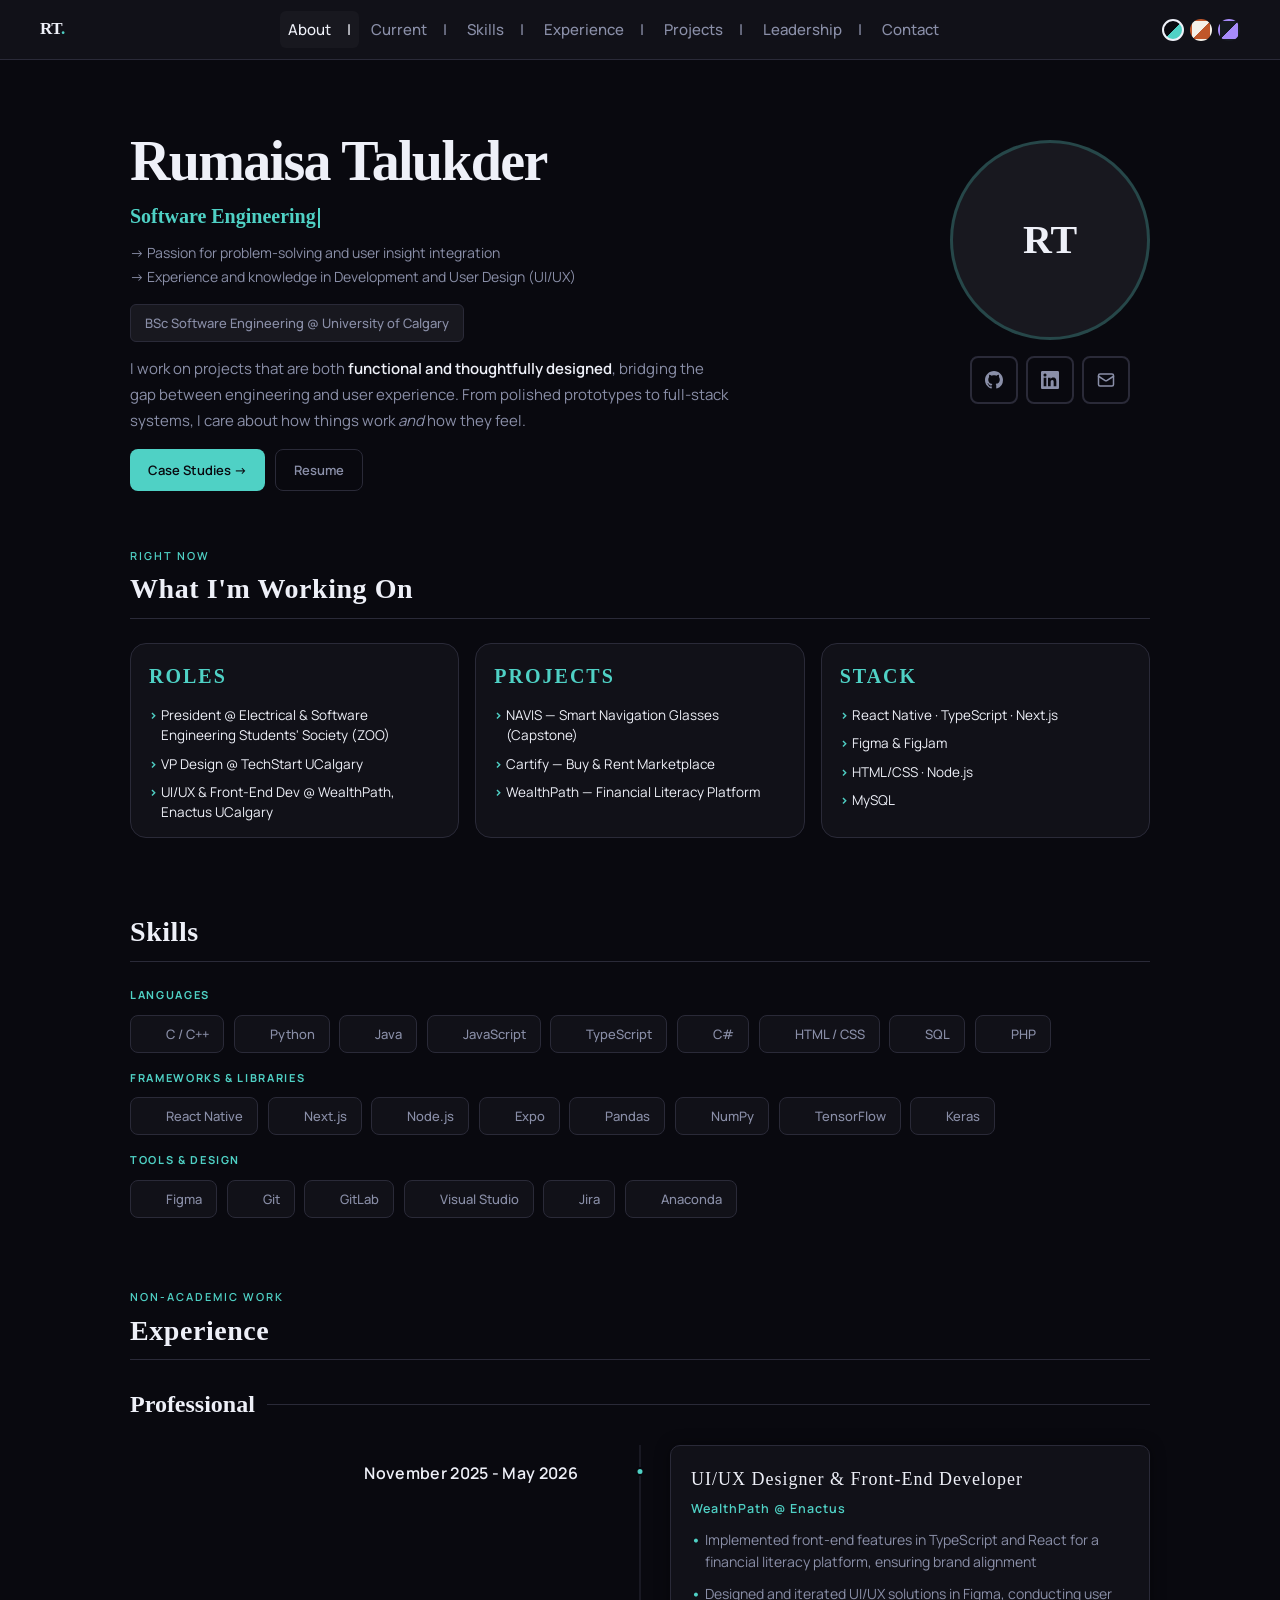
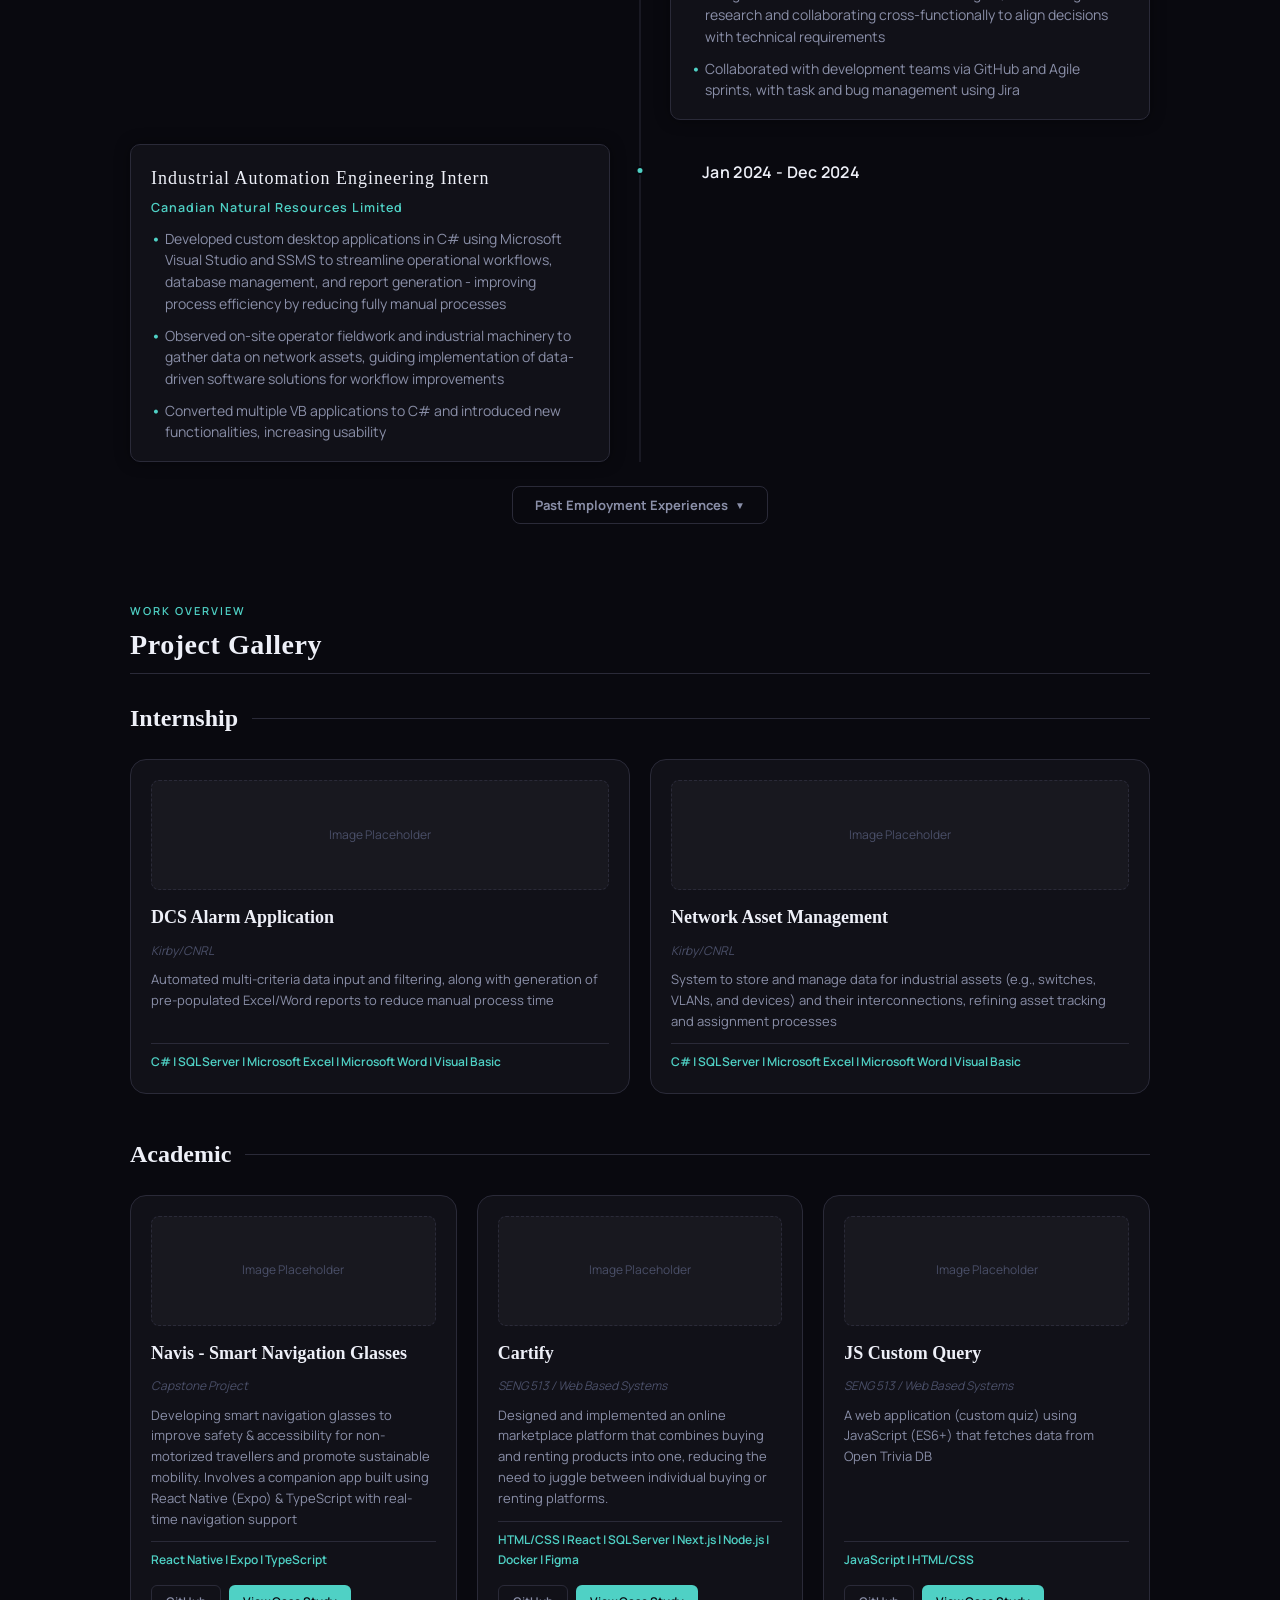
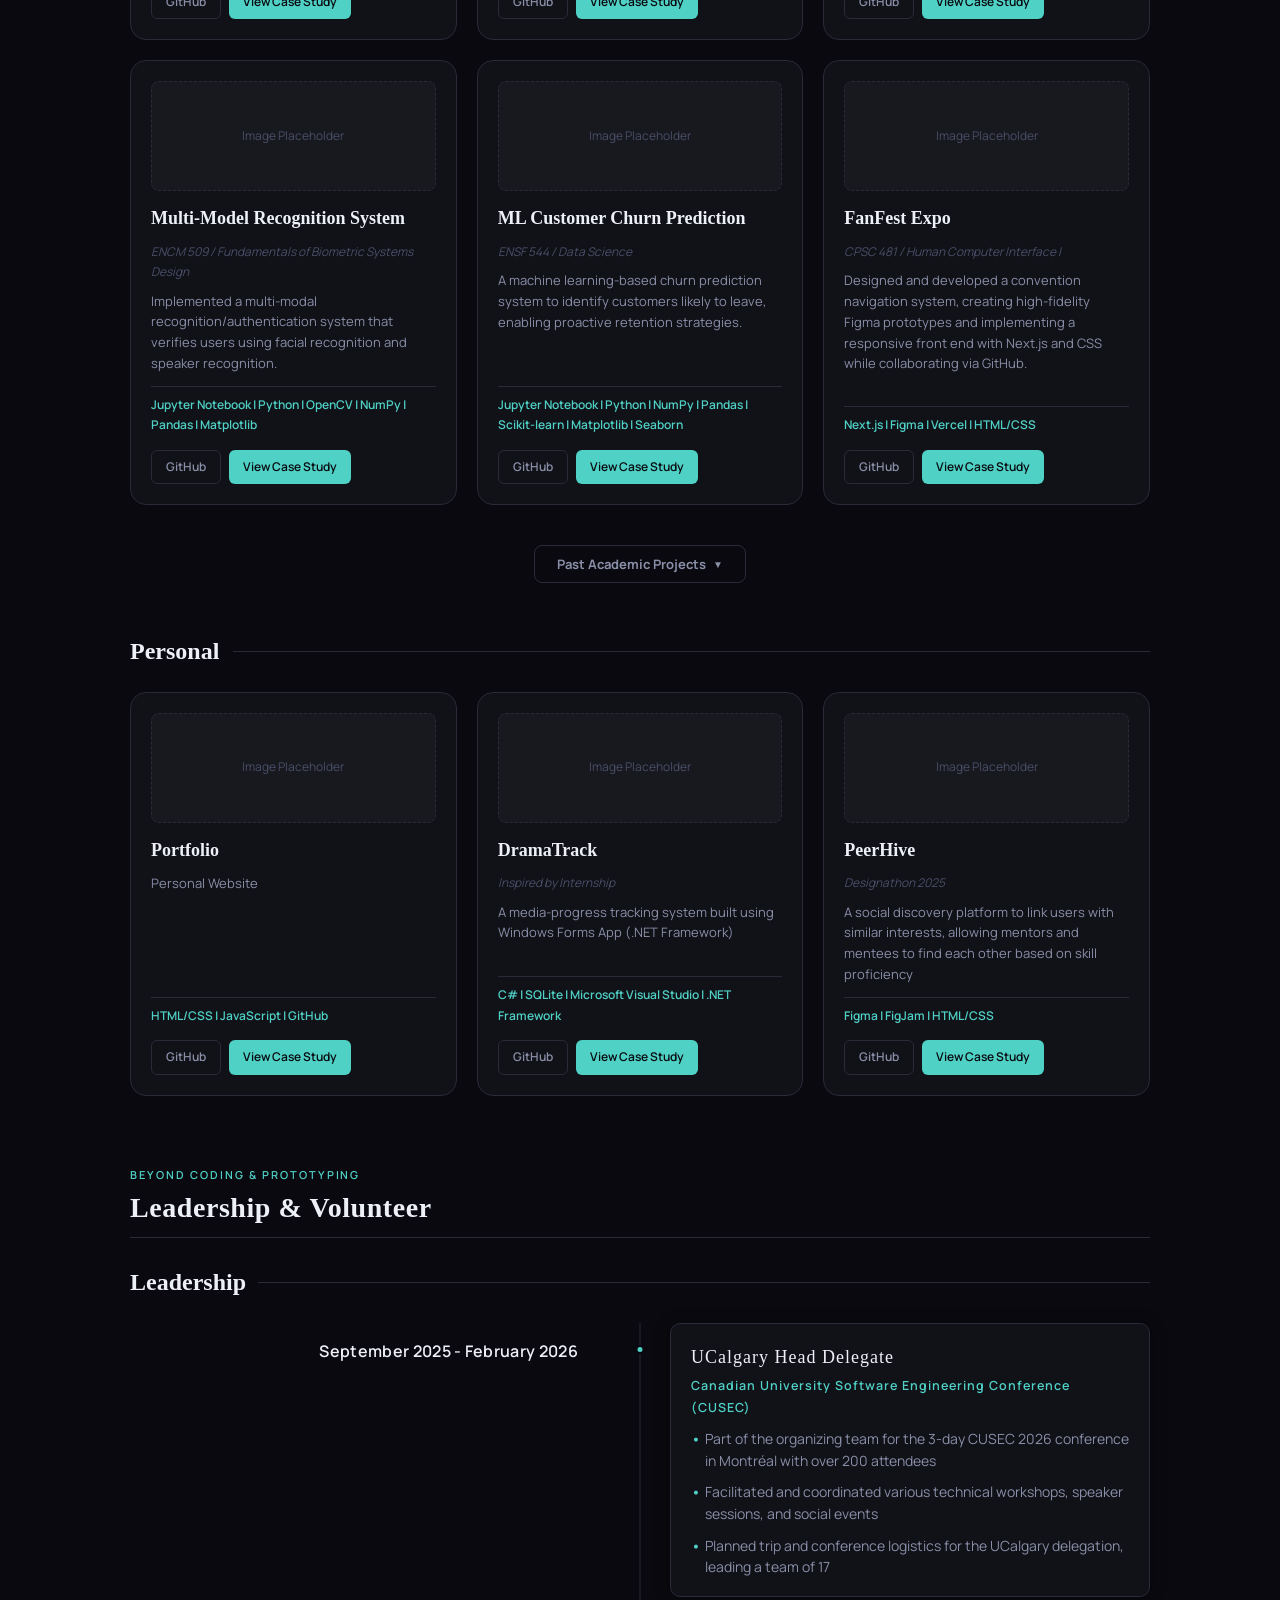
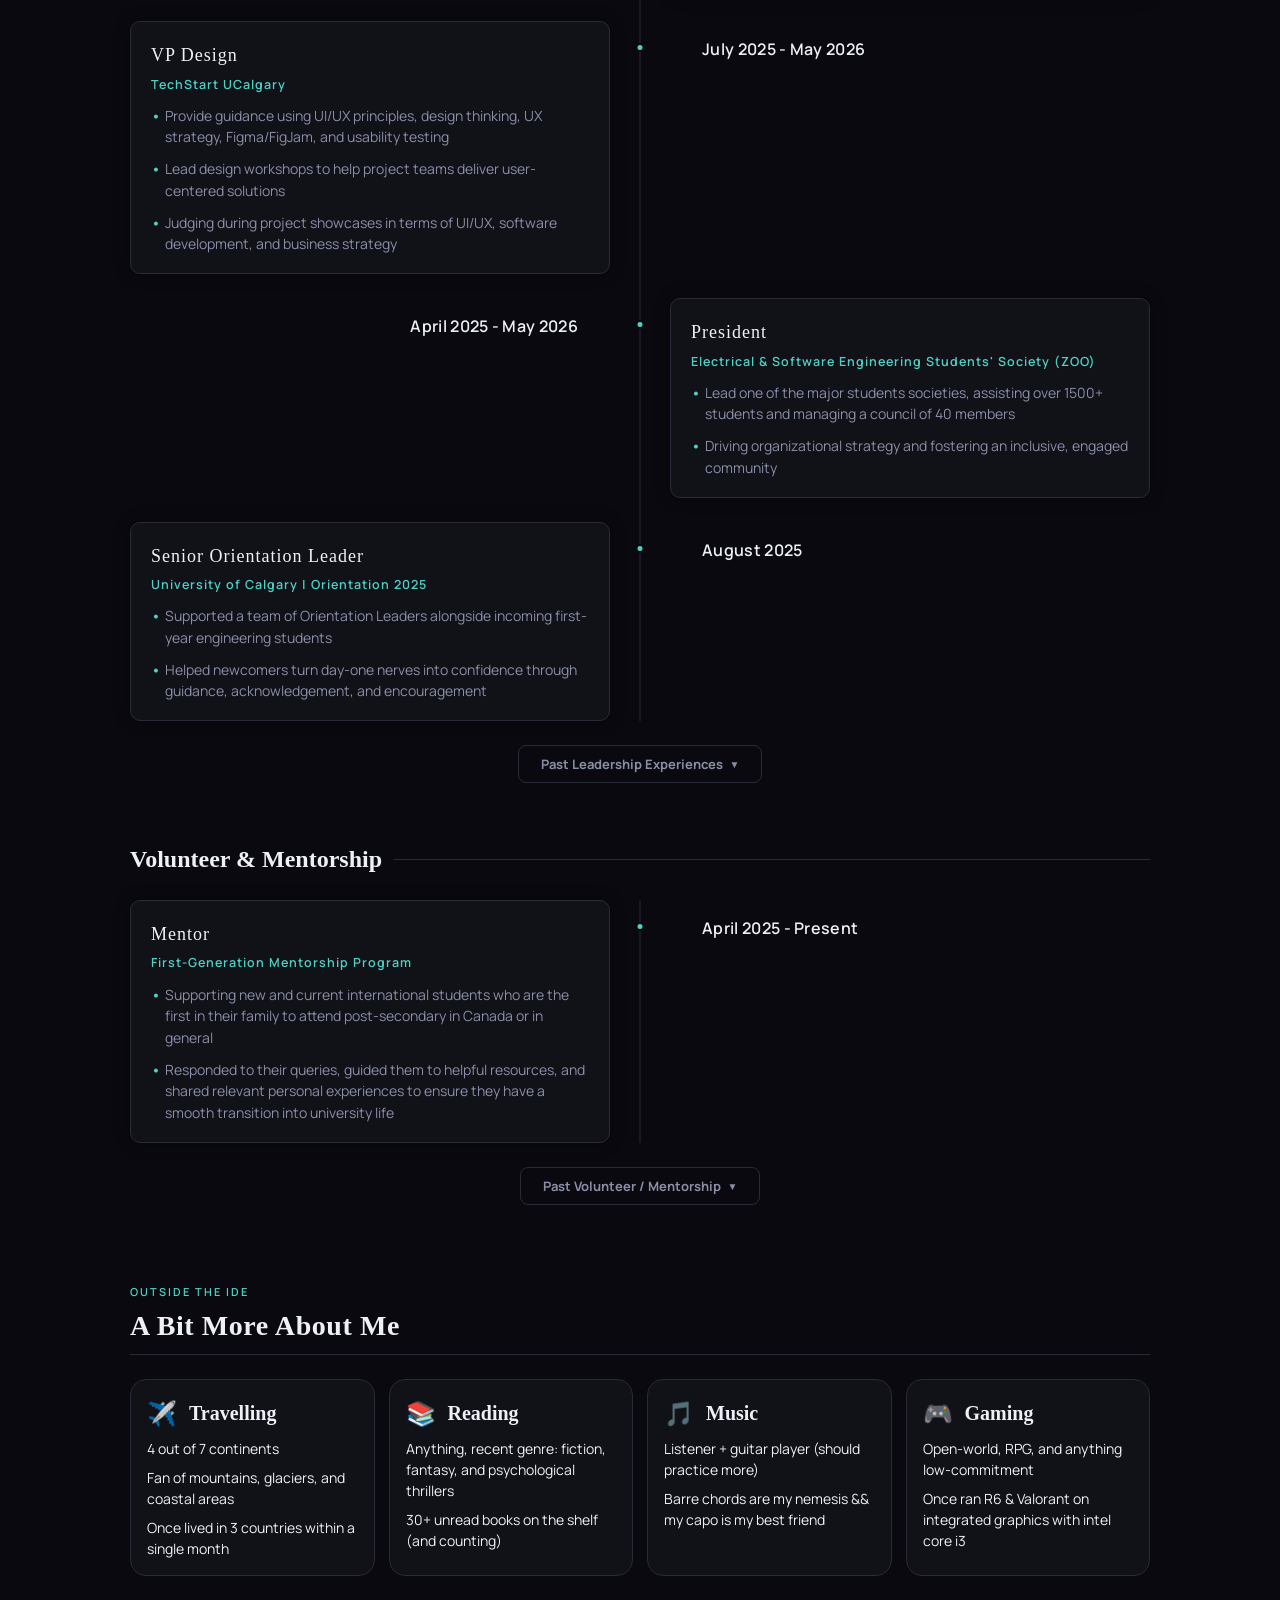
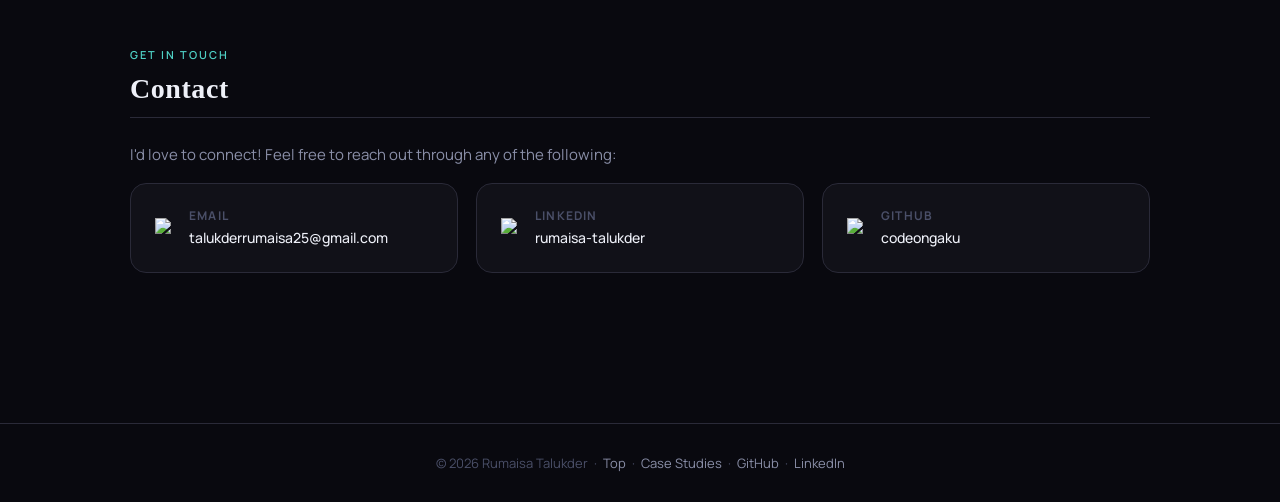
==== index.html @ e6b59cfb "Updated folder structure" ====
<!doctype html>
<html lang="en">

<head>
    <meta charset="UTF-8" />
    <meta name="viewport" content="width=device-width, initial-scale=1.0" />
    <title>Rumaisa Talukder — Software Engineer & UI/UX Designer</title>
    <meta name="description" content="Portfolio of Rumaisa Talukder — Software Engineering student at UCalgary with experience in frontend development, full-stack systems, and UI/UX design." />
    <link rel="preconnect" href="https://fonts.googleapis.com" />
    <link href="https://fonts.googleapis.com/css2?family=DM+Mono:ital,wght@0,300;0,400;0,500;1,300&family=Syne:wght@400;600;700;800&display=swap" rel="stylesheet">
    <link rel="stylesheet" href="public/themes.css" />
    <link rel="stylesheet" href="public/style.css" />
</head>

<body>
    <header class="site-header">
        <a href="#about" class="brand">RT<span>.</span></a>

        <nav class="main-nav">
            <a href="#about">About</a>
            <a href="#current">Current</a>
            <a href="#skills">Skills</a>
            <a href="#experience">Experience</a>
            <a href="#projects">Projects</a>
            <a href="#lead-volun">Leadership</a>
            <a href="#contact">Contact</a>
        </nav>

        <div class="header-right">
            <div class="theme-switcher" aria-label="Switch theme">
                <button class="theme-btn" data-theme="obsidian" title="Obsidian"></button>
                <button class="theme-btn" data-theme="canvas"   title="Canvas"></button>
                <button class="theme-btn" data-theme="slate"    title="Slate"></button>
            </div>
        </div>
    </header>

    <main>
        <!-- ABOUT SECTION -->
        <section id="about" class="about-hero">
            <div class="about-text">
                <h1>Rumaisa Talukder</h1>
                <div class="typing-wrapper"><span id="typing-text"></span></div>

                <p class="about-lines">
                    -> Passion for problem-solving and user insight integration <br>
                    -> Experience and knowledge in Development and User Design (UI/UX)
                </p>

                <div class="about-education">
                    BSc Software Engineering @ University of Calgary
                </div>

                <p class="about-bio">
                    I work on projects that are both <strong>functional and thoughtfully designed</strong>, bridging the gap between engineering and user experience.
                    From polished prototypes to full-stack systems, I care about how things work <em>and</em> how they feel.
                </p>

                <div class="about-links">
                    <a href="casestudy.html" class="about-link primary">Case Studies -></a>
                    <a href="path/to/resume.pdf" target="_blank" class="about-link ghost">Resume</a>
                    <!-- <a href="https://github.com/codeongaku" target="_blank" class="about-link ghost">GitHub</a>
                    <a href="https://linkedin.com/in/rumaisa-talukder" target="_blank" class="about-link ghost">LinkedIn</a>
                    <a href="mailto:talukderrumaisa25@gmail.com" class="about-link ghost">Email</a> -->
                </div>
            </div>

            <div class="about-right">
                <!-- <img src="photo.jpg" alt="Rumaisa Talukder" class="about-photo"> -->
                <div class="about-photo-placeholder">RT</div>
                <!-- <div class="about-links">
                    <a href="https://github.com/codeongaku" target="_blank" class="about-link ghost">GitHub</a>
                    <a href="https://linkedin.com/in/rumaisa-talukder" target="_blank" class="about-link ghost">LinkedIn</a>
                    <a href="mailto:talukderrumaisa25@gmail.com" class="about-link ghost">Email</a>
                </div> -->
                <div class="about-social">
                    <a href="https://github.com/codeongaku" target="_blank" class="about-social-link" aria-label="GitHub">
                        <svg xmlns="http://www.w3.org/2000/svg" width="18" height="18" viewBox="0 0 24 24" fill="currentColor">
                            <path d="M12 0C5.37 0 0 5.37 0 12c0 5.31 3.435 9.795 8.205 11.385.6.105.825-.255.825-.57 0-.285-.015-1.23-.015-2.235-3.015.555-3.795-.735-4.035-1.41-.135-.345-.72-1.41-1.23-1.695-.42-.225-1.02-.78-.015-.795.945-.015 1.62.87 1.845 1.23 1.08 1.815 2.805 1.305 3.495.99.105-.78.42-1.305.765-1.605-2.67-.3-5.46-1.335-5.46-5.925 0-1.305.465-2.385 1.23-3.225-.12-.3-.54-1.53.12-3.18 0 0 1.005-.315 3.3 1.23.96-.27 1.98-.405 3-.405s2.04.135 3 .405c2.295-1.56 3.3-1.23 3.3-1.23.66 1.65.24 2.88.12 3.18.765.84 1.23 1.905 1.23 3.225 0 4.605-2.805 5.625-5.475 5.925.435.375.81 1.095.81 2.22 0 1.605-.015 2.895-.015 3.3 0 .315.225.69.825.57A12.02 12.02 0 0 0 24 12c0-6.63-5.37-12-12-12z"/>
                        </svg>
                    </a>
                    <a href="https://linkedin.com/in/rumaisa-talukder" target="_blank" class="about-social-link" aria-label="LinkedIn">
                        <svg xmlns="http://www.w3.org/2000/svg" width="18" height="18" viewBox="0 0 24 24" fill="currentColor">
                            <path d="M20.447 20.452h-3.554v-5.569c0-1.328-.027-3.037-1.852-3.037-1.853 0-2.136 1.445-2.136 2.939v5.667H9.351V9h3.414v1.561h.046c.477-.9 1.637-1.85 3.37-1.85 3.601 0 4.267 2.37 4.267 5.455v6.286zM5.337 7.433a2.062 2.062 0 0 1-2.063-2.065 2.064 2.064 0 1 1 2.063 2.065zm1.782 13.019H3.555V9h3.564v11.452zM22.225 0H1.771C.792 0 0 .774 0 1.729v20.542C0 23.227.792 24 1.771 24h20.451C23.2 24 24 23.227 24 22.271V1.729C24 .774 23.2 0 22.222 0h.003z"/>
                        </svg>
                    </a>
                    <a href="mailto:talukderrumaisa25@gmail.com" class="about-social-link" aria-label="Email">
                        <svg xmlns="http://www.w3.org/2000/svg" width="18" height="18" viewBox="0 0 24 24" fill="none" stroke="currentColor" stroke-width="2" stroke-linecap="round" stroke-linejoin="round">
                            <rect width="20" height="16" x="2" y="4" rx="2"/>
                            <path d="m22 7-8.97 5.7a1.94 1.94 0 0 1-2.06 0L2 7"/>
                        </svg>
                    </a>
                </div>
            </div>
        </section>

        <!-- CURRENT SECTION -->
        <section id="current" class="section-wrap reveal">
            <p class="eyebrow">Right Now</p>
            <h2 class="section-heading">What I'm Working On</h2>
            <div class="section-divider"></div>

            <div class="current-grid">
                <div class="current-card">
                    <h3>Roles</h3>
                    <ul>
                        <li>President @ Electrical & Software Engineering Students' Society (ZOO)</li>
                        <li>VP Design @ TechStart UCalgary</li>
                        <li>UI/UX & Front-End Dev @ WealthPath, Enactus UCalgary</li>
                    </ul>
                </div>

                <div class="current-card">
                    <h3>Projects</h3>
                    <ul>
                        <li>NAVIS — Smart Navigation Glasses (Capstone)</li>
                        <li>Cartify — Buy & Rent Marketplace</li>
                        <li>WealthPath — Financial Literacy Platform</li>
                    </ul>
                </div>

                <div class="current-card">
                    <h3>Stack</h3>
                    <ul>
                        <li>React Native · TypeScript · Next.js</li>
                        <li>Figma & FigJam</li>
                        <li>HTML/CSS · Node.js</li>
                        <li>MySQL</li>
                    </ul>
                </div>
            </div>
        </section>

        <!-- SKILLS SECTION -->
        <section id="skills" class="section-wrap reveal">
            <h2 class="section-heading">Skills</h2>
            <div class="section-divider"></div>
            
            <div class="skills-grid">
                <!-- Java & VSCode logos not on simpleicons -->
                <div class="skill-category languages">
                    <span class="category-label">Languages</span>
                    <div class="skill-pills"></div>  <!-- populated by JS -->
                </div>
                <div class="skill-category frameworks">
                    <span class="category-label">Frameworks & Libraries</span>
                    <div class="skill-pills"></div>  <!-- populated by JS -->
                </div>
                <div class="skill-category tools">
                    <span class="category-label">Tools & Design</span>
                    <div class="skill-pills"></div>  <!-- populated by JS -->
                </div>
            </div>
        </section>
        
        <!-- EXPERIENCE SECTION -->
        <section id="experience" class="section-wrap">
            <p class="eyebrow">Non-Academic Work</p>
            <h2 class="section-heading">Experience</h2>
            <div class="section-divider"></div>

            <!-- Current professional entries — populated by JS -->
            <div class="timeline-section-title">Professional</div>
            <div class="timeline-container professional-timeline"></div>

            <div class="collapse-wrap">
                <button id="togglePastEmployment" class="collapse-btn">
                Past Employment Experiences <span class="collapse-arrow">▼</span>
                </button>
            </div>
            <div id="past-employment-content" class="collapsible-content">
                <div class="collapsed-inner">
                <!-- Past professional entries — populated by JS -->
                <div class="timeline-container past-professional-timeline"></div>
                </div>
            </div>
        </section>

        <!-- PROJECT SECTION -->
        <section id="projects" class="section-wrap">
            <p class="eyebrow">Work Overview</p>
            <h2 class="section-heading">Project Gallery</h2>
            <div class="section-divider"></div>

            <div class="project-category-header">
                <h3>Internship</h3>
                <div class="cat-line"></div>
            </div>
            <!-- populated by JS -->
            <div class="projects-grid internship-grid"></div>
 
            <div class="project-category-header right-aligned">
                <div class="cat-line"></div>
                <h3>Academic</h3>
            </div>
            <!-- populated by JS -->
            <div class="projects-grid academic-grid"></div>
 
            <div class="collapse-wrap">
                <button id="togglePastAcademic" class="collapse-btn">
                Past Academic Projects <span class="collapse-arrow">▼</span>
                </button>
            </div>
            <div id="past-academic-content" class="collapsible-content">
                <div class="collapsed-inner">
                    <!-- populated by JS -->
                    <div class="projects-grid past-academic-grid"></div>
                </div>
            </div>

            <div class="project-category-header" style="margin-top:40px">
                <h3>Personal</h3>
                <div class="cat-line"></div>
            </div>
            <!-- populated by JS -->
            <div class="projects-grid personal-grid"></div>
        </section>
    
        <!-- LEADERSHIP/VOLUNTEER SECTION -->
        <section id="lead-volun" class="section-wrap">
            <p class="eyebrow">Beyond Coding & Prototyping</p>
            <h2 class="section-heading">Leadership & Volunteer</h2>
            <div class="section-divider"></div>
    
            <div class="timeline-section-title">Leadership</div>
            <!-- populated by JS -->
            <div class="timeline-container leadership-timeline"></div>

            <div class="collapse-wrap">
                <button id="togglePastLeadership" class="collapse-btn">
                Past Leadership Experiences <span class="collapse-arrow">▼</span>
                </button>
            </div>
            <div id="past-leadership-content" class="collapsible-content">
                <div class="collapsed-inner">
                <!-- populated by JS -->
                <div class="timeline-container past-leadership-timeline"></div>
                </div>
            </div>

            <div class="timeline-section-title" style="margin-top:48px">Volunteer & Mentorship</div>
            <!-- populated by JS -->
            <div class="timeline-container volunteer-timeline"></div>

            <div class="collapse-wrap">
                <button id="togglePastVolunteer" class="collapse-btn">
                Past Volunteer / Mentorship <span class="collapse-arrow">▼</span>
                </button>
            </div>
            <div id="past-volunteer-content" class="collapsible-content">
                <div class="collapsed-inner">
                <!-- populated by JS -->
                <div class="timeline-container past-volunteer-timeline"></div>
                </div>
            </div>
        </section>

        <!-- FUN FACTS SECTION -->
        <section id="fun-facts" class="section-wrap reveal">
            <p class="eyebrow">Outside the IDE</p>
            <h2 class="section-heading">A Bit More About Me</h2>
            <div class="section-divider"></div>

            <div class="fun-facts-grid">
                <div class="fact-card">
                    <div class="fact-header">
                        <div class="fact-icon">✈️</div>
                        <h3>Travelling</h3>
                    </div>
                    <ul>
                        <li>4 out of 7 continents</li>
                        <li>Fan of mountains, glaciers, and coastal areas</li>
                        <li>Once lived in 3 countries within a single month</li>
                    </ul>
                </div>

                <div class="fact-card">
                    <div class="fact-header">
                        <div class="fact-icon">📚</div>
                        <h3>Reading</h3>
                    </div>
                    <ul>
                        <li>Anything, recent genre: fiction, fantasy, and psychological thrillers</li>
                        <li>30+ unread books on the shelf (and counting)</li>
                    </ul>
                </div>

                <div class="fact-card">
                    <div class="fact-header">
                        <div class="fact-icon">🎵</div>
                        <h3>Music</h3>
                    </div>
                    <ul>
                        <li>Listener + guitar player (should practice more)</li>
                        <li>Barre chords are my nemesis && my capo is my best friend</li>
                    </ul>
                </div>

                <div class="fact-card">
                    <div class="fact-header">
                        <div class="fact-icon">🎮</div>
                        <h3>Gaming</h3>
                    </div>
                    <ul>
                        <li>Open-world, RPG, and anything low-commitment</li>
                        <li>Once ran R6 & Valorant on integrated graphics with intel core i3</li>
                    </ul>
                </div>
            </div>
        </section>

        <!-- CONTACT SECTION -->
        <section id="contact" class="section-wrap reveal">
            <p class="eyebrow">Get In Touch</p>
            <h2 class="section-heading">Contact</h2>
            <div class="section-divider"></div>
            <p class="about-bio">
                I'd love to connect! Feel free to reach out through any of the
                following:
            </p>

            <div class="contact-grid">
                <a href="mailto:talukderrumaisa25@gmail.com" class="contact-card">
                <span class="contact-icon">
                    <img src="public/assets/email-icon.png" alt="Email Icon">
                </span>               
                <div class="contact-card-text">
                    <div class="contact-label">Email</div>
                    <div class="contact-value">talukderrumaisa25@gmail.com</div>
                </div>
                </a>

                <a href="https://linkedin.com/in/rumaisa-talukder" target="_blank" class="contact-card">
                <span class="contact-icon">
                    <img src="public/assets/linkedin-icon.png" alt="LinkedIn Icon">
                </span>     
                <div class="contact-card-text">
                    <div class="contact-label">LinkedIn</div>
                    <div class="contact-value">rumaisa-talukder</div>
                </div>
                </a>

                <a href="https://github.com/codeongaku" target="_blank" class="contact-card">
                <span class="contact-icon">
                    <img src="public/assets/github-icon.png" alt="GitHub Icon">
                </span>    
                <div class="contact-card-text">
                    <div class="contact-label">GitHub</div>
                    <div class="contact-value">codeongaku</div>
                </div>
                </a>
            </div>
        </section>

    </main>

    <footer class="site-footer">
        <p>© 2026 Rumaisa Talukder &nbsp;·&nbsp;
            <a href="#about">Top</a> &nbsp;·&nbsp;
            <a href="casestudy.html">Case Studies</a> &nbsp;·&nbsp;
            <a href="https://github.com/codeongaku" target="_blank">GitHub</a> &nbsp;·&nbsp;
            <a href="https://linkedin.com/in/rumaisa-talukder" target="_blank">LinkedIn</a>
        </p>
    </footer>

  <script src="src/script.js"></script>
</body>
</html>
---- public/themes.css ----
/* ============================================================
   DESIGN TOKENS — shared by index.html & casestudy.html
   Theme switching: body[data-theme="obsidian|canvas|slate"]
   ============================================================ */

/* Importing Fonts */
@import url('https://fonts.googleapis.com/css2?family=Syne:wght@400;600;700;800&family=Manrope:wght@300;400;500;600;700&display=swap');

/* BASE (Obsidian — default) */
:root {
  /* Surface */
  --bg:           #09090f;
  --surface:      #111118;
  --surface-2:    #18181f;
  --surface-3:    #21212c;
  --border:       #2a2a38;
  --border-soft:  rgba(255,255,255,0.06);

  /* Accent: electric teal */
  --accent:       #4fd1c5;
  --accent-dim:   rgba(79,209,197,0.12);
  --accent-mid:   rgba(79,209,197,0.25);
  --accent-warm:  #f6a55a;

  /* Text */
  --text:         #eef0f8;
  --text-muted:   #8a8fa8;
  --text-dim:     #4a4f68;

  /* Pill/tag */
  --tag-bg:       #1c1c28;

  /* Misc */
  --radius:       10px;
  --radius-lg:    16px;
  --shadow:       0 4px 24px rgba(0,0,0,0.5);
  --shadow-hover: 0 8px 32px rgba(0,0,0,0.65);

  /* Fonts */
  --font-display: 'Times New Roman', sans-serif;
  --font-body:    'Manrope', sans-serif;
  --font-mono:    'DM Mono', 'Fira Mono', monospace;
}

/* CANVAS theme */
[data-theme="canvas"] {
  --bg:           #fff1d3;
  --surface:      #ffe2b0;
  --surface-2:    #ffdab0;
  --surface-3:    #d8d1c5;
  --border:       #c8c0b0;
  --border-soft:  rgba(0,0,0,0.07);

  --accent:       #c0572a;
  --accent-dim:   rgba(192,87,42,0.10);
  --accent-mid:   rgba(192,87,42,0.22);
  --accent-warm:  #5a8a6e;

  --text:         #2f271a; 
  --text-muted:   #584c3c;
  --text-dim:     #585045;

  --tag-bg:       #ddd8ce;

  --shadow:       0 4px 24px rgba(0,0,0,0.12);
  --shadow-hover: 0 8px 32px rgba(0,0,0,0.18);
}

/* SLATE theme */
[data-theme="slate"] {
  --bg:           #030420;
  --surface:      #090B38;
  --surface-2:    #252d3a;
  --surface-3:    #2d3848;
  --border:       #374151;
  --border-soft:  rgba(255,255,255,0.06);

  --accent:       #9db0ff;
  --accent-dim:   rgba(167,139,250,0.12);
  --accent-mid:   rgba(167,139,250,0.25);
  --accent-warm:  #60a5fa;

  --text:         #eef6fe;
  --text-muted:   #e4e9ff;
  --text-dim:     #7476b7;

  --tag-bg:       #2b4878;

  --shadow:       0 4px 24px rgba(0,0,0,0.45);
  --shadow-hover: 0 8px 32px rgba(0,0,0,0.6);
}

/* RESET & BASE */
*, *::before, *::after {
  box-sizing: border-box;
  margin: 0;
  padding: 0;
}

html {
  scroll-behavior: smooth;
}

body {
  background: var(--bg);
  color: var(--text);
  font-family: var(--font-body);
  font-size: 15px;
  line-height: 1.7;
  min-height: 100vh;
  transition: background 0.35s ease, color 0.35s ease;
}

/* THEME SWITCHER WIDGET */
.theme-switcher {
  display: flex;
  align-items: center;
  gap: 6px;
}

.theme-btn {
  width: 22px;
  height: 22px;
  border-radius: 50%;
  border: 2px solid transparent;
  cursor: pointer;
  transition: border-color 0.2s, transform 0.2s;
  position: relative;
}

.theme-btn:hover {
  transform: scale(1.15);
}

.theme-btn.active {
  border-color: var(--text);
}

.theme-btn[data-theme="obsidian"] { background: linear-gradient(135deg, #09090f 50%, #4fd1c5 50%); }
.theme-btn[data-theme="canvas"]   { background: linear-gradient(135deg, #f5f0e8 50%, #c0572a 50%); }
.theme-btn[data-theme="slate"]    { background: linear-gradient(135deg, #161b22 50%, #a78bfa 50%); }

/* SHARED HEADER */
.site-header {
  background: var(--surface);
  border-bottom: 1px solid var(--border);
  padding: 0 40px;
  height: 60px;
  display: flex;
  align-items: center;
  justify-content: space-between;
  position: sticky;
  top: 0;
  z-index: 200;
  transition: background 0.35s ease, border-color 0.35s ease;
}

.site-header .brand {
  font-family: var(--font-display);
  font-weight: 800;
  font-size: 17px;
  color: var(--text);
  text-decoration: none;
  letter-spacing: -0.02em;
}

.site-header .brand span {
  color: var(--accent);
}

.header-right {
  display: flex;
  align-items: center;
  gap: 20px;
}

/* SHARED FOOTER */
.site-footer {
  border-top: 1px solid var(--border);
  padding: 28px 40px;
  text-align: center;
  color: var(--text-dim);
  font-size: 13px;
  font-family: var(--font-body);
}

.site-footer a {
  color: var(--text-muted);
  text-decoration: none;
  transition: color 0.2s;
}

.site-footer a:hover {
  color: var(--accent);
}

/* SHARED UTILITIES */
.eyebrow {
  font-family: var(--font-body);
  font-size: 11px;
  letter-spacing: 0.18em;
  text-transform: uppercase;
  color: var(--accent);
  font-weight: 600;
}

.accent-line {
  display: inline-block;
  width: 32px;
  height: 3px;
  background: var(--accent);
  border-radius: 2px;
  margin-bottom: 6px;
}

/* Scroll-reveal animation base */
.reveal {
  opacity: 0;
  transform: translateY(20px);
  transition: opacity 0.55s ease, transform 0.55s ease;
}
.reveal.visible {
  opacity: 1;
  transform: translateY(0);
}

/* SHARED SECTION LABEL */
.cs-section-label {
  font-size: 10px;
  letter-spacing: 0.2em;
  text-transform: uppercase;
  color: var(--accent);
  margin-bottom: 16px;
  display: flex;
  align-items: center;
  gap: 12px;
  font-weight: 700;
  font-family: var(--font-body);
}

.cs-section-label::after {
  content: '';
  flex: 1;
  height: 1px;
  background: var(--border);
}

@media (max-width: 600px) {
  .site-header {
    padding: 0 20px;
  }
  .site-footer {
    padding: 20px;
  }
}
---- public/style.css ----
/*
    style.css - for Main portfolio (index.html)
    imports from themes.css
*/

/* for box styles */
/* section {
    background: var(--secondary-bg);
    margin-bottom: 3rem;
    padding: 3rem;
    border-radius: 12px;
    box-shadow: 0 5px 20px rgba(0,0,0,0.4);
    scroll-margin-top: 80px;
} */

/* NAV */
.main-nav {
  display: flex;
  align-items: center;
  gap: 4px;
}

.main-nav a {
  color: var(--text-muted);
  text-decoration: none;
  font-size: 15px;
  font-weight: 500;
  padding: 6px 8px;
  border-radius: 6px;
  transition: color 0.2s, background 0.2s;
  font-family: var(--font-body);
}

/* separators between nav links */
.main-nav a:not(:last-child)::after {
    content: "|";
    color: var(--secondary-text);
    margin-left: 1rem;
}

.main-nav a:hover,
.main-nav a.active {
  color: var(--text);
  background: var(--surface-2);
}

/* Main Container */
main {
  max-width: 1100px;
  margin: 0 auto;
  padding: 0 40px 80px;
}

/* --- ABOUT ME SECTION --- */
.about-hero {
  padding: 72px 0 56px;
  display: grid;
  grid-template-columns: 1fr auto;
  gap: 48px;
  align-items: center;
}

.about-text h1 {
  font-family: var(--font-display);
  font-size: clamp(36px, 5vw, 56px);
  font-weight: 800;
  color: var(--text);
  line-height: 1.05;
  letter-spacing: -0.03em;
  margin-bottom: 8px;
}

.typing-wrapper {
  font-family: var(--font-display);
  font-size: clamp(16px, 2vw, 20px);
  font-weight: 600;
  color: var(--accent);
  margin-bottom: 8px;
  min-height: 1.5em;
}

.typing-cursor {
  display: inline-block;
  width: 2px;
  height: 1em;
  background: var(--accent);
  margin-left: 2px;
  vertical-align: middle;
  animation: blink 1s step-end infinite;
}

@keyframes blink {
  0%, 100% { opacity: 1; }
  50% { opacity: 0; }
}

.about-lines {
  color: var(--text-muted);
  font-size: 14px;
  line-height: 1.75;
  max-width: 600px;
  margin-bottom: 14px;
}

.about-bio {
  color: var(--text-muted);
  font-size: 15px;
  line-height: 1.75;
  max-width: 600px;
  margin-bottom: 14px;
}

.about-bio strong {
  color: var(--text);
  font-weight: 600;
}

.about-education {
  display: inline-flex;
  align-items: center;
  gap: 8px;
  font-size: 13px;
  color: var(--text-muted);
  background: var(--surface-2);
  border: 1px solid var(--border);
  border-radius: 6px;
  padding: 7px 14px;
  margin-bottom: 14px;
  font-weight: 500;
}

.about-links {
  display: flex;
  flex-wrap: wrap;
  gap: 10px;
}

.about-link {
  display: inline-flex;
  align-items: center;
  gap: 7px;
  text-decoration: none;
  font-size: 13px;
  font-weight: 600;
  padding: 9px 18px;
  border-radius: 8px;
  transition: all 0.2s;
  font-family: var(--font-body);
}

.about-link.primary {
  background: var(--accent);
  color: var(--bg);
}

.about-link.primary:hover {
  opacity: 0.88;
  transform: translateY(-1px);
}

.about-link.ghost {
  border: 1px solid var(--border);
  color: var(--text-muted);
  background: transparent;
}

.about-link.ghost:hover {
  border-color: var(--accent);
  color: var(--accent);
  transform: translateY(-1px);
}

.about-hero {
    display: flex;
    flex-direction: row;
    align-items: flex-start;
    gap: 3rem;
}

.about-text {
    flex: 1;
}

.about-right {
    display: flex;
    flex-direction: column;
    align-items: center;
    gap: 1rem;
    padding-top: 0.5rem;
    flex-shrink: 0;
}

.about-photo,
.about-photo-placeholder {
    width: 200px;
    height: 200px;
    border-radius: 50%;
    border: 3px solid var(--accent-mid);
    object-fit: cover;
}

.about-photo-placeholder {
    background: var(--surface-2);
    display: flex;
    align-items: center;
    justify-content: center;
    font-size: 2.5rem;
    font-weight: bold;
    color: var(--font-display);
    font-family: var(--font-display);
}

.about-social {
    display: flex;
    gap: 8px;
}

.about-social-link {
    display: flex;
    align-items: center;
    justify-content: center;
    width: 48px;
    height: 48px;
    border-radius: 8px;
    border: 2px solid var(--border);
    color: var(--text-muted);
    text-decoration: none;
    transition: all 0.2s;
}

.about-social-link:hover {
    border-color: var(--accent);
    color: var(--accent);
    transform: translateY(-1px);
}

/* SECTION WRAPPER */
.section-wrap {
  margin-bottom: 70px;
}

.section-heading {
  font-family: var(--font-display);
  font-size: clamp(22px, 3vw, 28px);
  font-weight: 800;
  color: var(--text);
  letter-spacing: 0.02em;
  margin-bottom: 5px;
}

.section-subheading {
  color: var(--text-muted);
  font-size: 14px;
  margin-bottom: 32px;
}

.section-divider {
  width: 100%;
  height: 1px;
  background: var(--border);
  margin-bottom: 24px;
}

/* CURRENT SECTION (Roles, Projects, Skills) */
.current-grid {
    display: grid;
    grid-template-columns: repeat(3, 1fr); 
    gap: 16px;
}

.current-card {
    background: var(--surface);
    border: 1px solid var(--border);
    border-radius: var(--radius-lg);
    padding: 15px 18px;
    transition: border-color 0.2s, transform 0.2s;
}

.current-card:hover {
  border-color: var(--accent-mid);
  transform: translateY(-2px);
}

.current-card h3 {
  font-family: var(--font-display);
  font-size: 20px;
  font-weight: 800;
  color: var(--accent);
  text-transform: uppercase;
  letter-spacing: 0.1em;
  margin-bottom: 12px;
}

.current-card ul {
  list-style: none;
  display: flex;
  flex-direction: column;
  gap: 8px;
}

.current-card li {
  font-size: 13.5px;
  padding-left: 12px;
  position: relative;
  line-height: 1.5;
}

.current-card li::before {
  content: '>';
  position: absolute;
  left: 0;
  color: var(--accent);
  font-weight: 700;
}

/* SKILLS SECTION */

.skills-grid {
  display: flex;
  flex-direction: column;
  gap: 1rem;
}

.skill-category {
  display: flex;
  flex-direction: column;
  gap: 10px;
}

.category-label {
  font-size: 11px;
  letter-spacing: 0.15em;
  text-transform: uppercase;
  color: var(--accent);
  font-weight: 700;
  font-family: var(--font-body);
}

.skill-pills {
  display: flex;
  flex-wrap: wrap;
  gap: 0.6rem;
}

.skill-pill {
  display: inline-flex;
  align-items: center;
  gap: 7px;
  padding: 7px 14px;
  border-radius: 8px;
  border: 1px solid var(--border);
  background: var(--surface);
  color: var(--text-muted);
  font-size: 13px;
  font-weight: 500;
  cursor: default;
  transition: border-color 0.2s, color 0.2s, background 0.2s, transform 0.2s;
  font-family: var(--font-body);
}

.skill-pill:hover {
  border-color: var(--accent-mid);
  color: var(--text);
  background: var(--surface-2);
  transform: translateY(-2px);
}

.skill-icon {
  width: 14px;
  height: 14px;
  object-fit: contain;
  flex-shrink: 0;
}

/* EXPERIENCE SECTION: Timeline Styling */
.timeline-section-title {
  font-family: var(--font-display);
  font-size: 1.5rem;
  font-weight: 700;
  color: var(--text);
  margin-bottom: 20px;
  display: flex;
  align-items: center;
  gap: 12px;
}

.timeline-section-title::after {
  content: '';
  flex: 1;
  height: 1px;
  background: var(--border);
}

.timeline-container {
  position: relative;
  margin-bottom: 8px;
}

.timeline-container::before {
  content: '';
  position: absolute;
  left: 50%;
  top: 0;
  bottom: 0;
  width: 1px;
  background: var(--border);
  transform: translateX(-50%);
}

.timeline-entry {
  display: grid;
  grid-template-columns: 1fr 60px 1fr;
  gap: 0;
  margin-bottom: 24px;
  position: relative;
}

/* visual timeline effect */
.timeline-entry::before {
  content: '';
  position: absolute;
  left: 50%;
  top: 22px;
  width: 9px;
  height: 9px;
  border-radius: 50%;
  background: var(--accent);
  border: 2px solid var(--bg);
  transform: translateX(-50%);
  z-index: 2;
}

.entry-date {
  font-size: 16px;
  color: var(--text);
  font-weight: 600;
  display: flex;
  align-items: flex-start;
  padding-top: 15px;
  font-family: var(--font-body);
  letter-spacing: 0.02em;
}

.left-date {
  justify-content: flex-end;
  text-align: right;
  padding-right: 32px;
}

.right-date {
  justify-content: flex-start;
  text-align: left;
  padding-left: 32px;
}

.entry-spacer {
  /* middle column — just the line passes through */
}

.entry-content {
  background: var(--surface);
  border: 1px solid var(--border);
  border-radius: var(--radius);
  padding: 18px 20px;
  box-shadow: 0 0 15px rgba(0,0,0,0.4);
  transition: border-color 0.2s, transform 0.2s, box-shadow 0.2s;
}

.entry-content:hover {
  border-color: var(--accent-mid);
  transform: translateY(-2px);
  box-shadow: var(--shadow);
}

.entry-content h4 {
  font-family: var(--font-display);
  font-size: 18px;
  font-weight: 500;
  color: var(--text);
  margin-bottom: 3px;
  letter-spacing: 1px;
}

.entry-content .company {
  font-size: 12.5px;
  color: var(--accent);
  font-weight: 600;
  margin-bottom: 10px;
  font-style: normal;
  letter-spacing: 1px;
}

.entry-content ul {
  list-style: none;
  display: flex;
  flex-direction: column;
  gap: 10px;
}

.entry-content li {
  font-size: 14px;
  color: var(--text-muted);
  padding-left: 14px;
  position: relative;
  line-height: 1.55;
}

.entry-content li::before {
  content: '•';
  position: absolute;
  left: 0px;
  color: var(--accent);
  font-weight: 700;
}

/* Reversed: content on left, date on right */
.timeline-entry.reversed .entry-content {
  grid-column: 1;
  grid-row: 1;
}

.timeline-entry.reversed .entry-date {
  grid-column: 3;
  grid-row: 1;
}

/* COLLAPSE BUTTON */
.collapse-wrap {
  text-align: center;
  margin: 12px 0 8px;
}

.collapse-btn {
  background: transparent;
  border: 1px solid var(--border);
  color: var(--text-muted);
  padding: 9px 22px;
  font-size: 13px;
  font-weight: 700;
  border-radius: 8px;
  cursor: pointer;
  transition: all 0.2s;
  font-family: var(--font-body);
  display: inline-flex;
  align-items: center;
  gap: 7px;
}

.collapse-btn:hover {
  border-color: var(--accent);
  color: var(--accent);
}

.collapse-btn .collapse-arrow {
  display: inline-block;
  transition: transform 0.25s;
  font-size: 10px;
}

.collapse-btn.open .collapse-arrow {
  transform: rotate(180deg);
}

.collapsible-content {
  overflow: hidden;
  max-height: 0;
  transition: max-height 0.5s ease;
}

.collapsible-content.active {
  max-height: 4000px;
}

.collapsed-inner {
  padding-top: 24px;
}

/* PROJECTS SECTION */
.project-category-header {
  display: flex;
  align-items: center;
  gap: 14px;
  margin-bottom: 20px;
}

.project-category-header h3 {
  font-family: var(--font-display);
  font-size: 1.5rem;
  font-weight: 700;
  color: var(--text);
  white-space: nowrap;
}

.project-category-header .cat-line {
  flex: 1;
  height: 1px;
  background: var(--border);
}

.project-category-header.right-aligned {
  flex-direction: row-reverse;
}

.projects-grid {
  display: grid;
  gap: 20px;
  margin-bottom: 40px;
}

.internship-grid  { grid-template-columns: repeat(2, 1fr); }
.academic-grid    { grid-template-columns: repeat(3, 1fr); }
.personal-grid    { grid-template-columns: repeat(3, 1fr); }
.past-academic-grid { grid-template-columns: repeat(3, 1fr); }

.project-card {
  background: var(--surface);
  border: 1px solid var(--border);
  border-radius: var(--radius-lg);
  padding: 20px;
  display: flex;
  flex-direction: column;
  gap: 8px;
  transition: border-color 0.2s, transform 0.2s, box-shadow 0.2s;
}

.project-card:hover {
  border-color: var(--accent-mid);
  transform: translateY(-3px);
  box-shadow: var(--shadow);
}

.project-image-placeholder {
  width: 100%;
  height: 110px;
  background: var(--surface-2);
  border-radius: 8px;
  border: 1px dashed var(--border);
  display: flex;
  align-items: center;
  justify-content: center;
  color: var(--text-dim);
  font-size: 12px;
  margin-bottom: 4px;
}

.project-card h4 {
  font-family: var(--font-display);
  font-size: 18px;
  font-weight: 700;
  color: var(--text);
}

.project-source {
  font-size: 12px;
  color: var(--text-dim);
  font-style: italic;
}

.project-summary {
  font-size: 13px;
  color: var(--text-muted);
  line-height: 1.6;
  flex: 1;
}

.project-tech {
  font-size: 12px;
  color: var(--accent);
  font-weight: 600;
  border-top: 1px solid var(--border);
  padding-top: 8px;
  margin-top: 4px;
}

.card-actions {
  display: flex;
  gap: 8px;
  margin-top: 6px;
}

.card-btn {
  font-size: 12px;
  padding: 6px 14px;
  border-radius: 6px;
  text-decoration: none;
  font-family: var(--font-body);
  font-weight: 600;
  transition: opacity 0.2s, transform 0.2s;
  display: inline-flex;
  align-items: center;
  gap: 5px;
}

.card-btn:hover {
  opacity: 0.82;
  transform: translateY(-1px);
}

.btn-ghost {
  border: 1px solid var(--border);
  color: var(--text-muted);
}

.btn-accent {
  background: var(--accent);
  color: var(--bg);
}

/* FUN FACTS SECTION */
.fun-facts-grid {
  display: grid;
  grid-template-columns: repeat(4, 1fr);
  gap: 14px;
}

.fact-card {
  border-radius: 16px;
  border: 1px solid var(--border);
  padding: 1rem;
  background: var(--surface);
  display: flex;
  flex-direction: column;
  gap: 0.5rem;
  transition: background 0.25s ease, border-color 0.25s ease, transform 0.25s ease;
  opacity: 0;
  transform: translateY(16px);
  animation: factFadeIn 0.5s ease forwards;
}

.fact-card:nth-child(1) { animation-delay: 0.1s; }
.fact-card:nth-child(2) { animation-delay: 0.22s; }
.fact-card:nth-child(3) { animation-delay: 0.34s; }

@keyframes factFadeIn {
  to { opacity: 1; transform: translateY(0); }
}

.fact-card:hover {
  border-color: var(--accent-mid);
  transform: translateY(-3px);
  box-shadow: var(--shadow);
}

.fact-header {
  display: flex;
  align-items: center;
  gap: 12px;
}

.fact-icon {
  font-size: 1.5rem;
  line-height: 1;
}

.fact-card h3 {
  font-family: var(--font-display);
  font-size: 20px;
  font-weight: 600;
  color: var(--text);
}

.fact-card p {
  font-size: 0.85rem;
  color: var(--secondary-text, #a8b2d8);
  line-height: 1.6;
  margin: 0;
}

.fact-card ul {
  list-style: none;
  display: flex;
  flex-direction: column;
  gap: 8px;
}

.fact-card li {
  font-size: 14px;
  line-height: 1.5;
}

/* CONTACT SECTION */
.contact-grid {
  display: grid;
  grid-template-columns: repeat(3, 1fr);
  gap: 18px;
}

.contact-card {
  background: var(--surface);
  border: 1px solid var(--border);
  border-radius: var(--radius-lg);
  padding: 22px 24px;
  text-decoration: none;
  display: flex;
  align-items: center;
  gap: 14px;
  transition: border-color 0.2s, transform 0.2s;
}

.contact-card:hover {
  border-color: var(--accent-mid);
  transform: translateY(-2px);
}

.contact-icon {
  width: 20px; /* Replaced font-size with width to control the image size */
  height: 20px;
  display: inline-flex; /* Helps with alignment if it's next to text */
  align-items: center;
  justify-content: center;
  flex-shrink: 0;
}

.contact-icon img {
  width: 100%;
  height: 100%;
  object-fit: contain; /* Keeps the icon's aspect ratio perfect */
}

.contact-card-text .contact-label {
  font-size: 12px;
  letter-spacing: 0.1em;
  text-transform: uppercase;
  color: var(--text-dim);
  font-weight: 700;
}

.contact-card-text .contact-value {
  font-size: 14px;
  color: var(--text);
  font-weight: 500;
}


/* RESPONSIVE */
@media (max-width: 900px) {
  main { padding: 0 24px 60px; }

  .about-hero {
    grid-template-columns: 1fr;
    padding: 48px 0 40px;
    gap: 32px;
  }

  .current-grid { grid-template-columns: 1fr 1fr; }
  .fun-facts-grid { grid-template-columns: 1fr 1fr; }
  .contact-grid { grid-template-columns: 1fr; }

  .academic-grid { grid-template-columns: repeat(2, 1fr); }

  .timeline-container::before { left: 16px; }
  .timeline-entry {
    grid-template-columns: 1fr;
    padding-left: 36px;
  }
  .timeline-entry::before { left: 16px; transform: none; }
  .entry-date { display: none; }
  .timeline-entry.reversed .entry-content { grid-column: 1; grid-row: 1; }
  .timeline-entry.reversed .entry-date { grid-column: 1; grid-row: 2; }
}

@media (max-width: 600px) {
  main { padding: 0 16px 48px; }
  .current-grid { grid-template-columns: 1fr; }
  .fun-facts-grid { grid-template-columns: 1fr; }
  .internship-grid,
  .academic-grid,
  .personal-grid,
  .past-academic-grid { grid-template-columns: 1fr; }
  .site-header { padding: 0 16px; }
  .main-nav { display: none; }
}

@media (max-width: 750px) {
  .about-hero {
    flex-direction: column-reverse;
    align-items: center;
  }

  .about-right {
    padding-top: 0;
  }

  .about-photo,
  .about-photo-placeholder {
    width: 150px;
    height: 150px;
  }
}
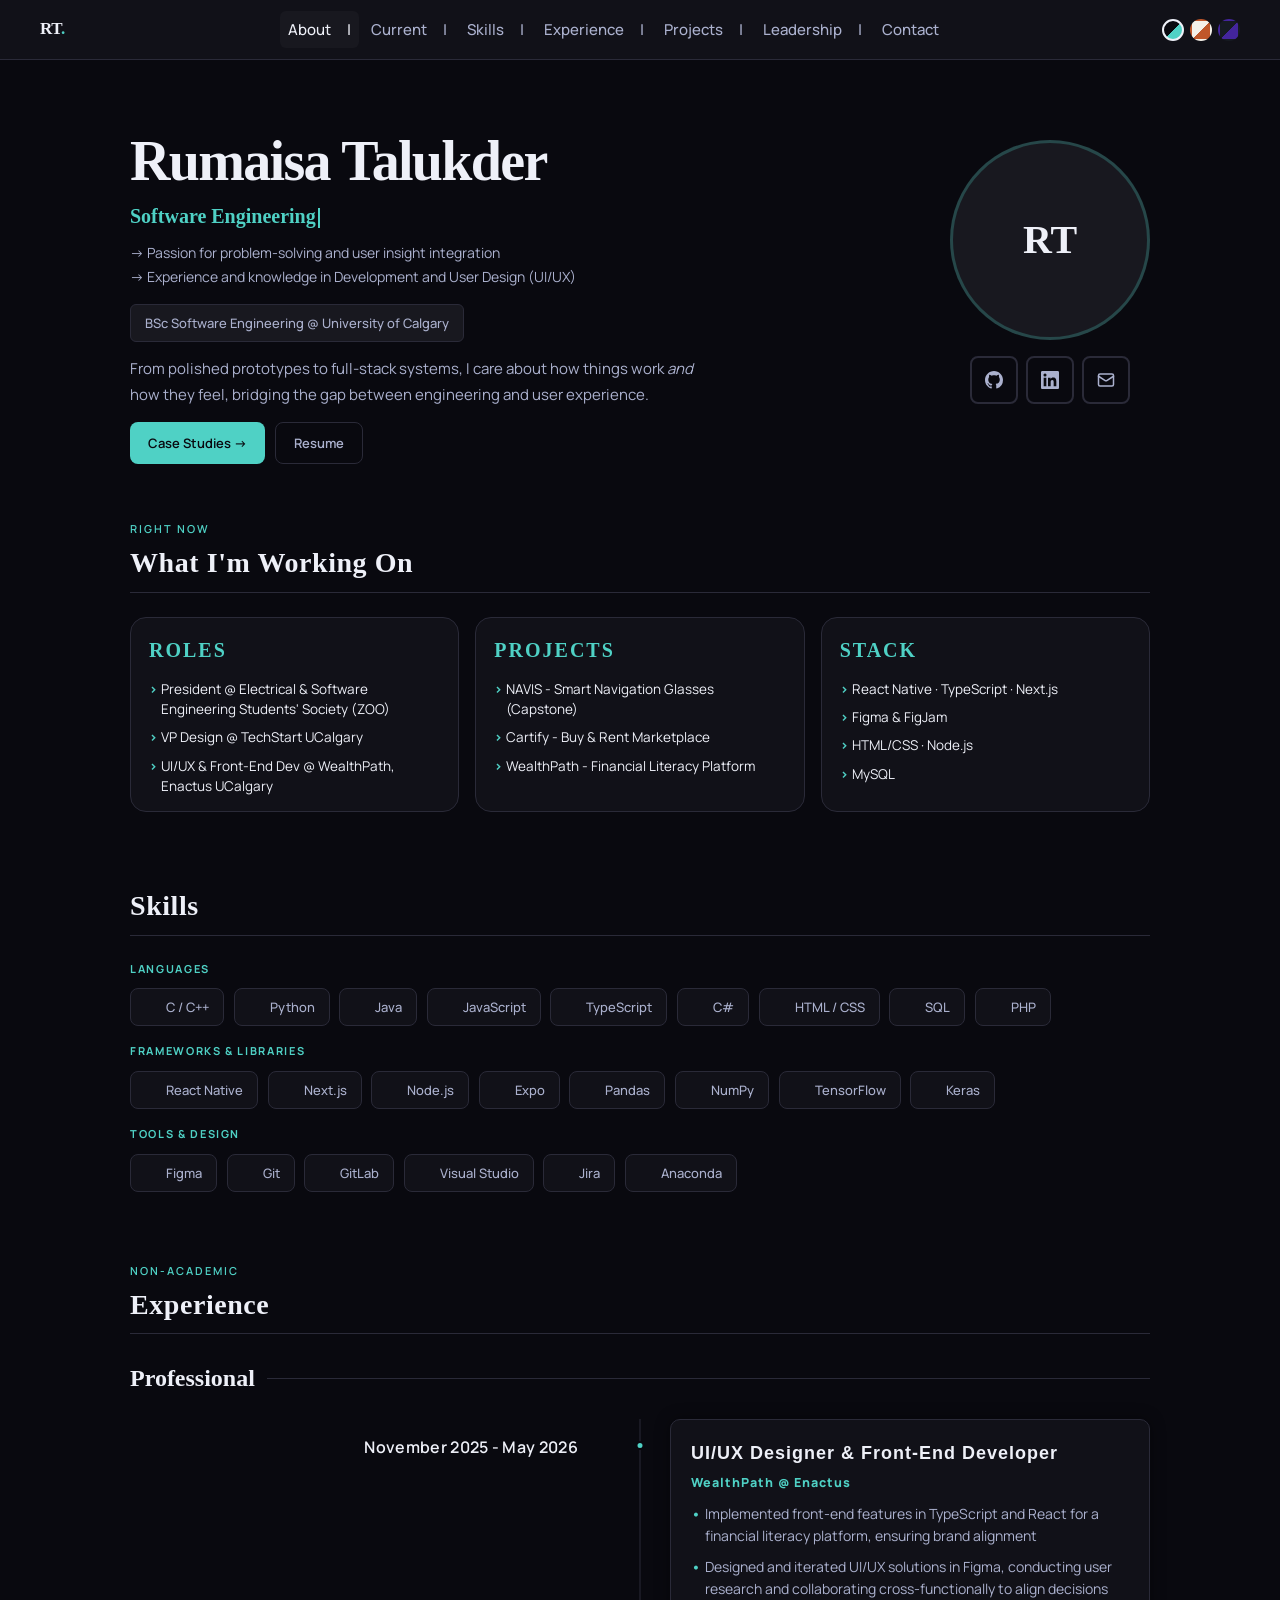
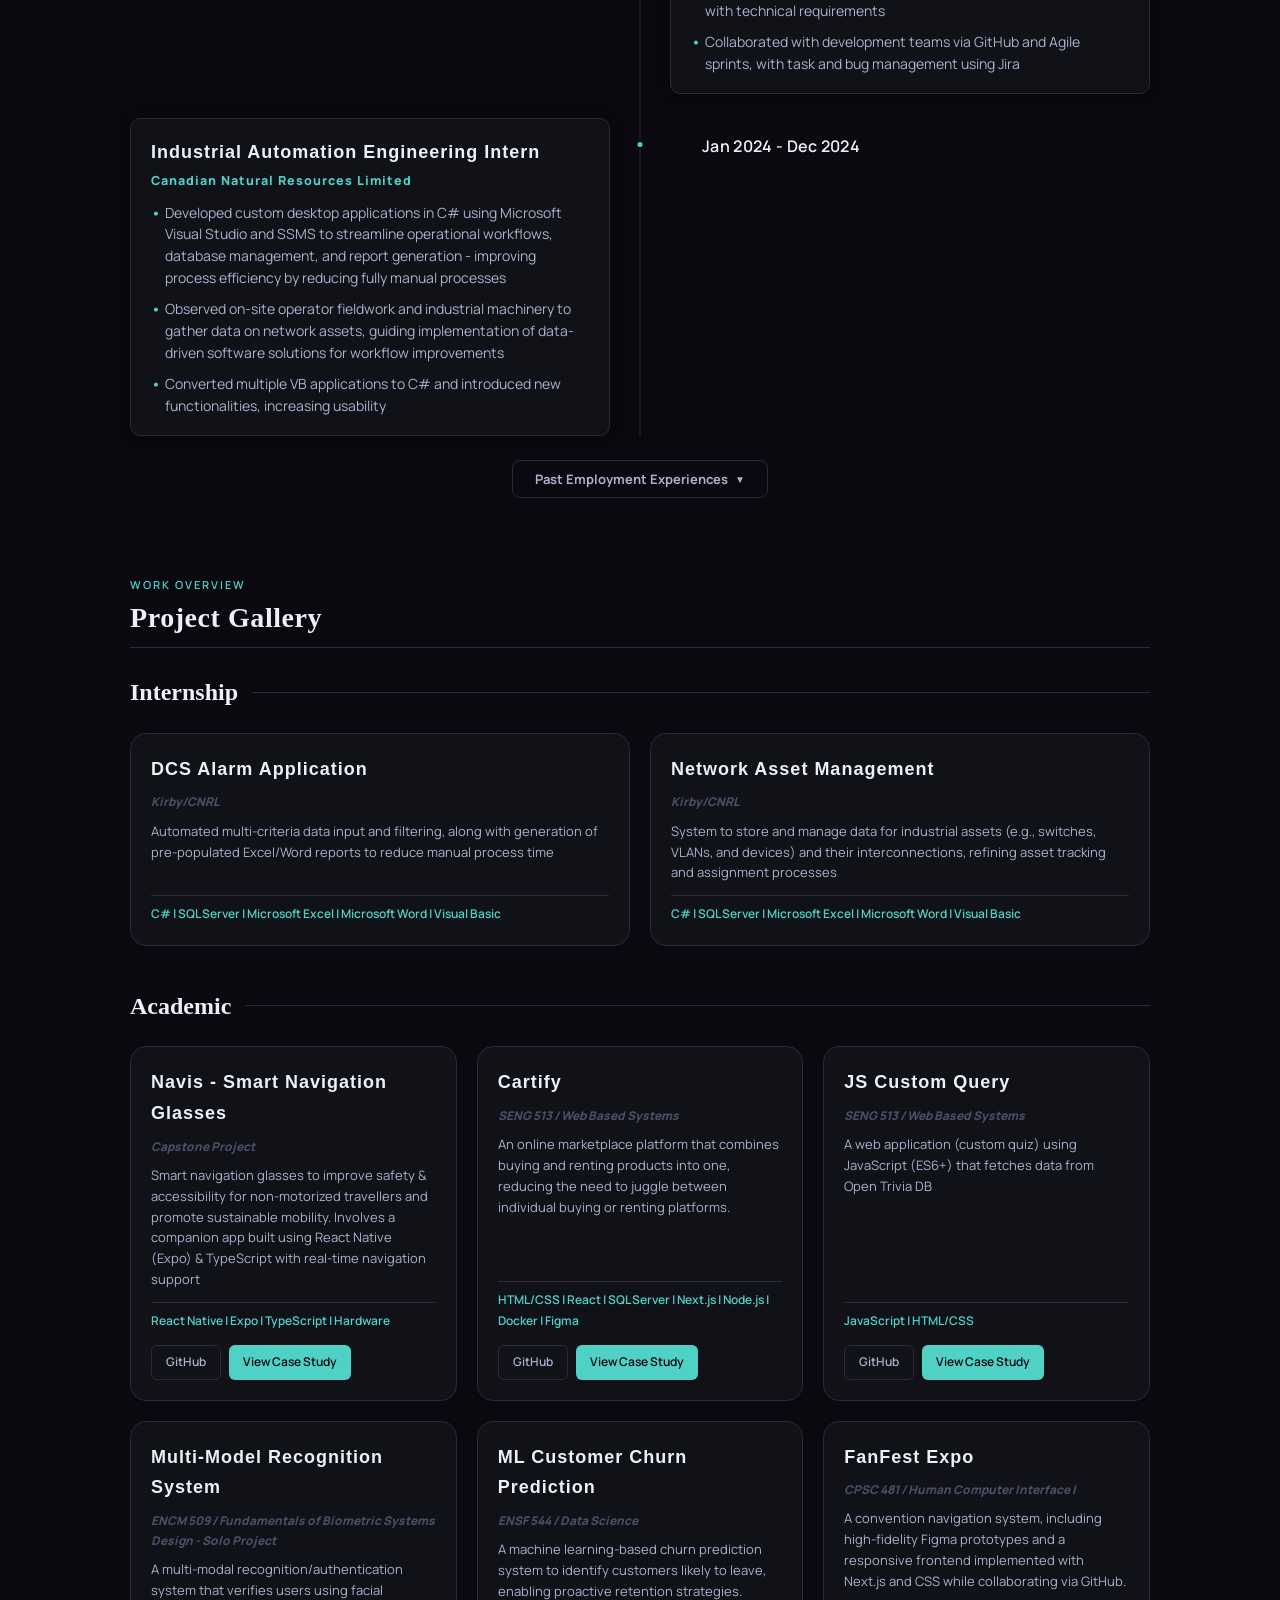
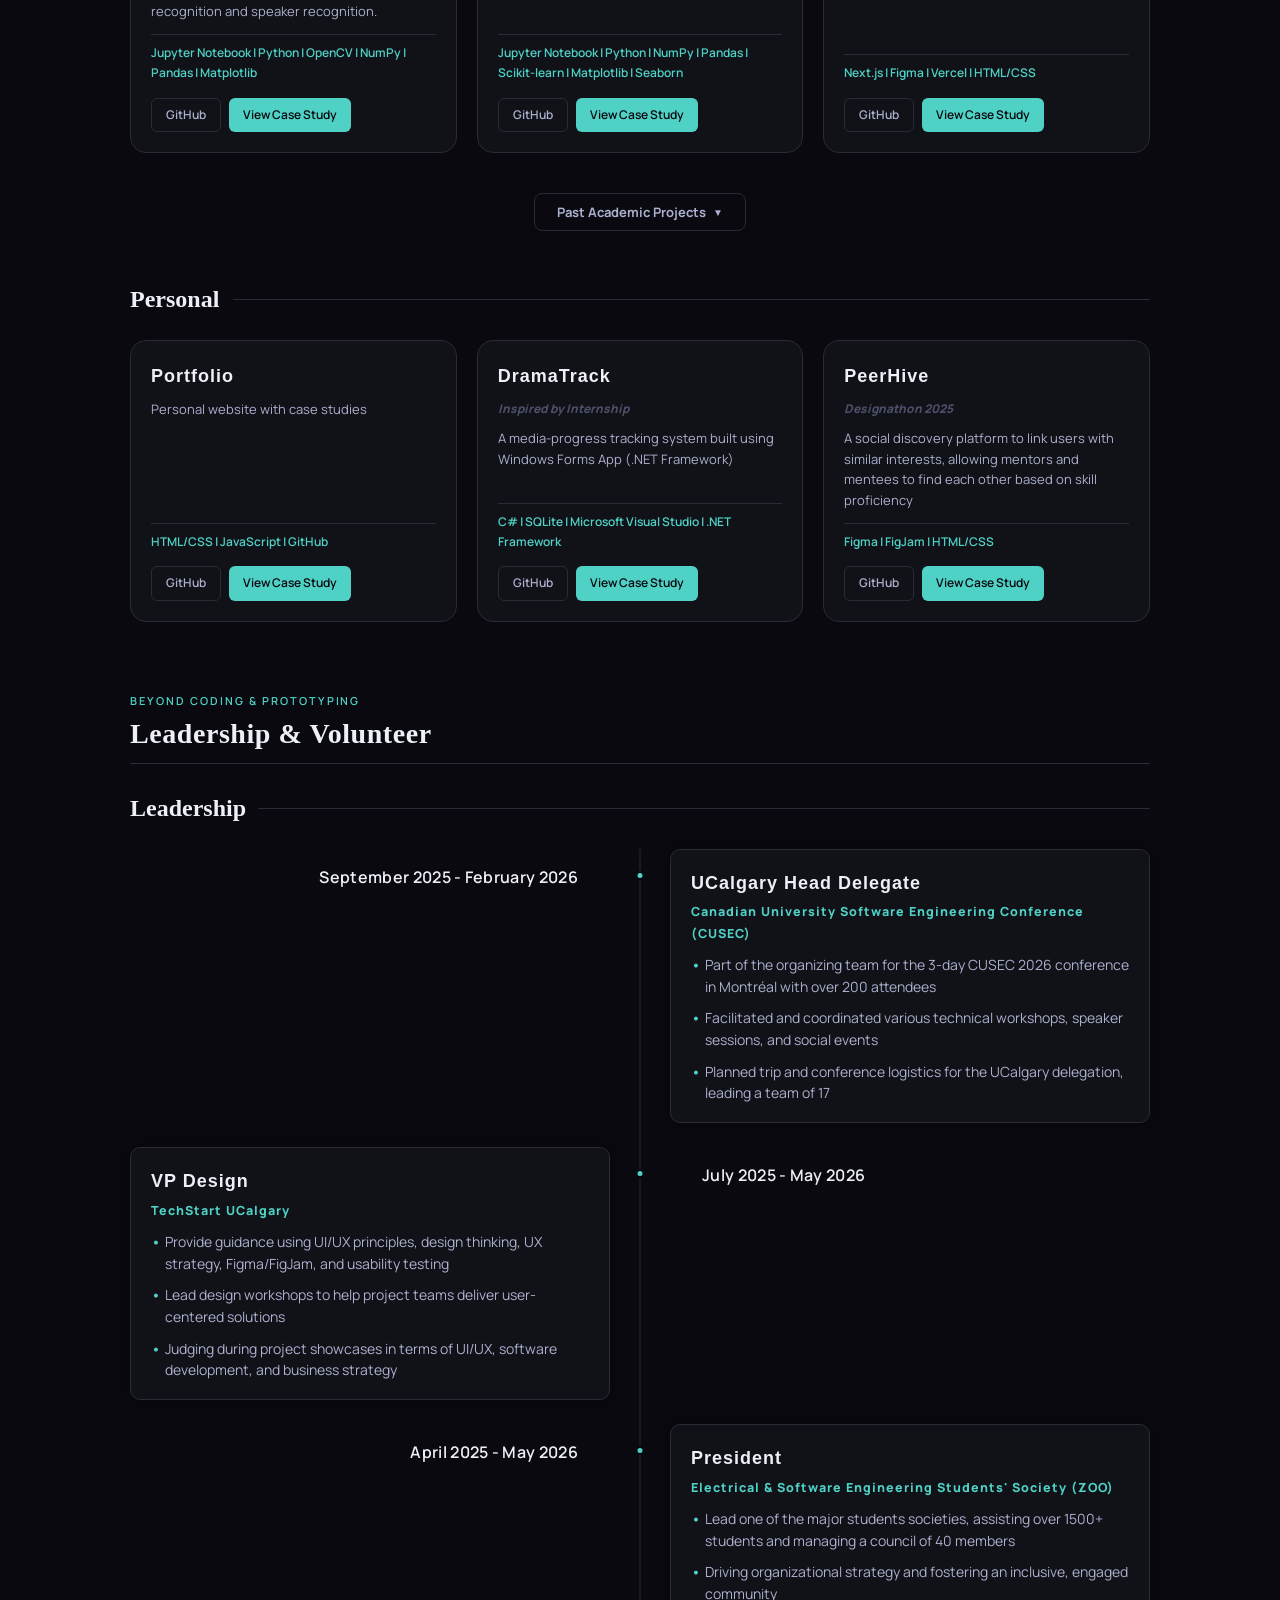
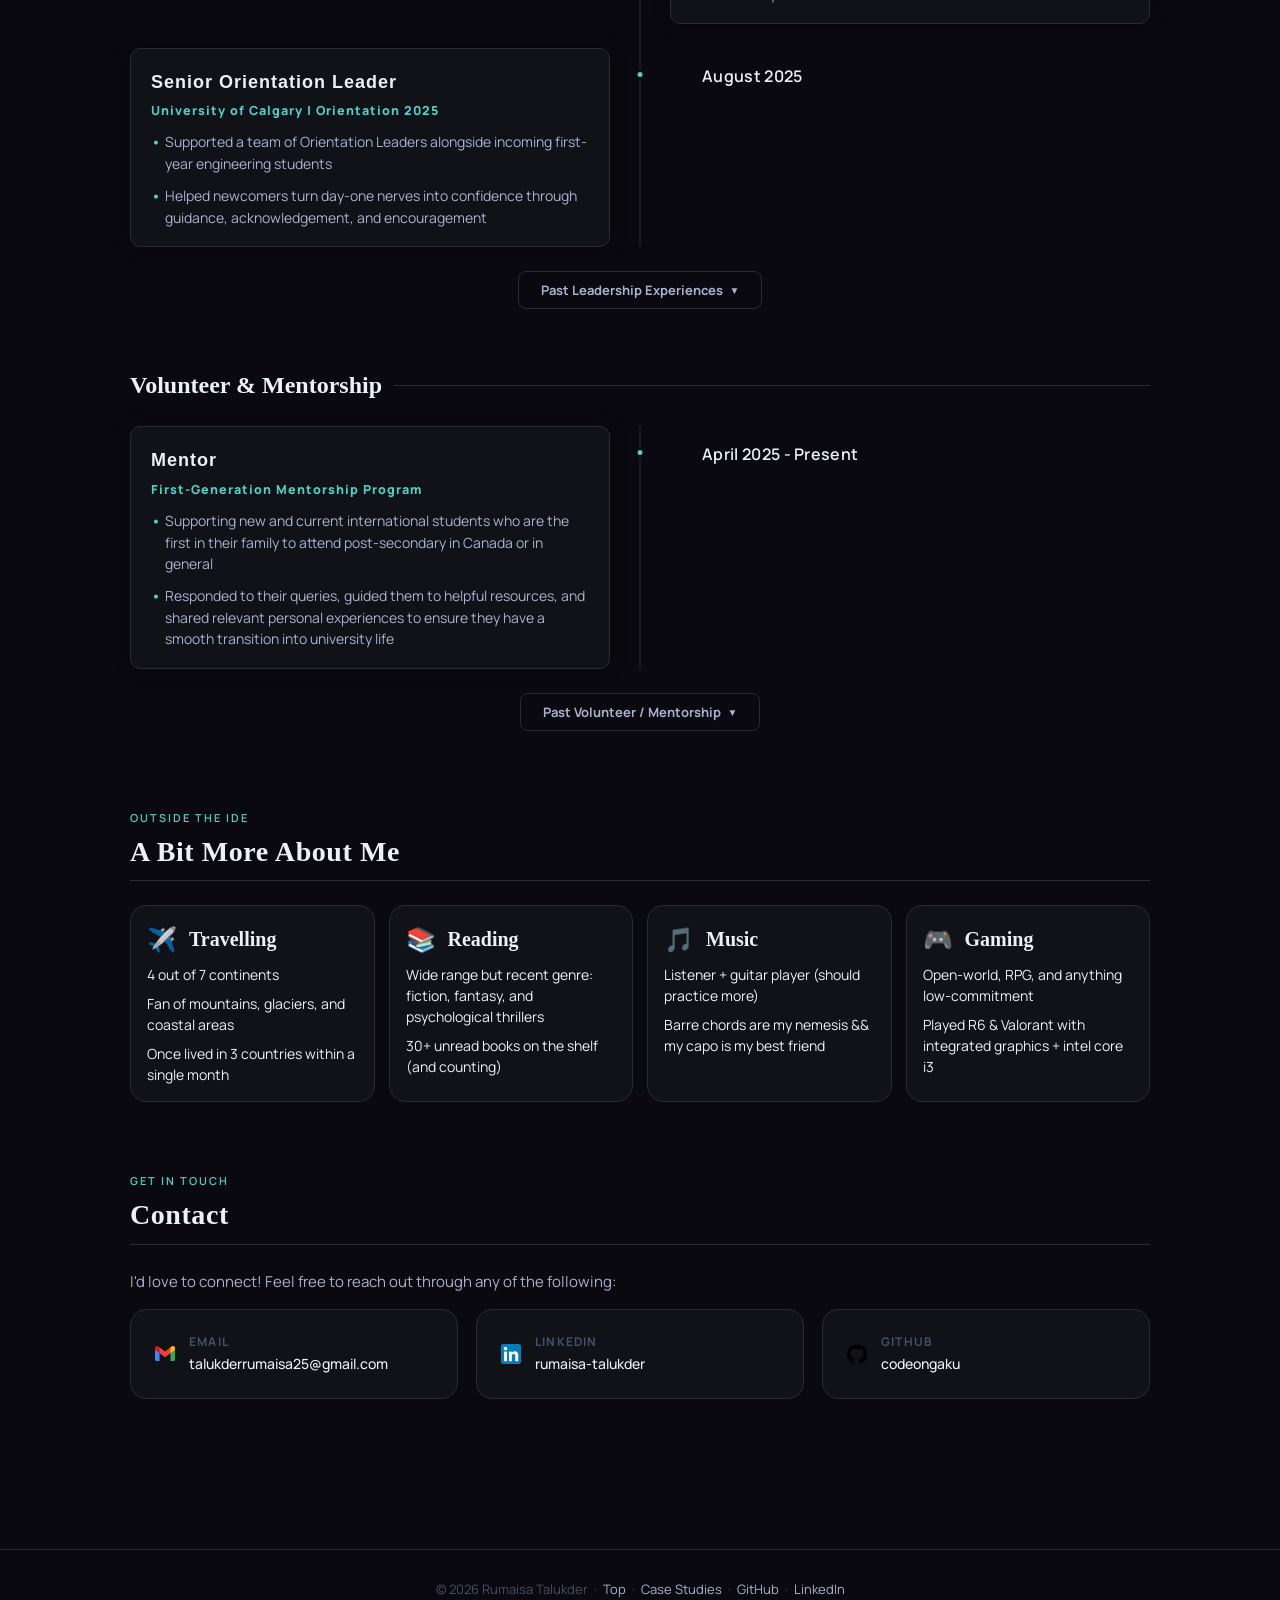
==== commit 6cd1be60: "Updated styling & info - Updated styles + font and project info - Added a master resume - Fixed icon" ====
--- a/index.html
+++ b/index.html
@@ -4,7 +4,7 @@
 <head>
     <meta charset="UTF-8" />
     <meta name="viewport" content="width=device-width, initial-scale=1.0" />
-    <title>Rumaisa Talukder — Software Engineer & UI/UX Designer</title>
+    <title>Rumaisa Talukder, Software Engineer & UI/UX Designer</title>
     <meta name="description" content="Portfolio of Rumaisa Talukder — Software Engineering student at UCalgary with experience in frontend development, full-stack systems, and UI/UX design." />
     <link rel="preconnect" href="https://fonts.googleapis.com" />
     <link href="https://fonts.googleapis.com/css2?family=DM+Mono:ital,wght@0,300;0,400;0,500;1,300&family=Syne:wght@400;600;700;800&display=swap" rel="stylesheet">
@@ -52,13 +52,13 @@
                 </div>
 
                 <p class="about-bio">
-                    I work on projects that are both <strong>functional and thoughtfully designed</strong>, bridging the gap between engineering and user experience.
-                    From polished prototypes to full-stack systems, I care about how things work <em>and</em> how they feel.
+                    From polished prototypes to full-stack systems, I care about how things work <em>and</em><br>how they feel,
+                    bridging the gap between engineering and user experience.
                 </p>
 
                 <div class="about-links">
                     <a href="casestudy.html" class="about-link primary">Case Studies -></a>
-                    <a href="path/to/resume.pdf" target="_blank" class="about-link ghost">Resume</a>
+                    <a href="RumaisaTalukder_SoftwareEngineer.pdf" target="_blank" class="about-link ghost">Resume</a>
                     <!-- <a href="https://github.com/codeongaku" target="_blank" class="about-link ghost">GitHub</a>
                     <a href="https://linkedin.com/in/rumaisa-talukder" target="_blank" class="about-link ghost">LinkedIn</a>
                     <a href="mailto:talukderrumaisa25@gmail.com" class="about-link ghost">Email</a> -->
@@ -113,9 +113,9 @@
                 <div class="current-card">
                     <h3>Projects</h3>
                     <ul>
-                        <li>NAVIS — Smart Navigation Glasses (Capstone)</li>
-                        <li>Cartify — Buy & Rent Marketplace</li>
-                        <li>WealthPath — Financial Literacy Platform</li>
+                        <li>NAVIS - Smart Navigation Glasses (Capstone)</li>
+                        <li>Cartify - Buy & Rent Marketplace</li>
+                        <li>WealthPath - Financial Literacy Platform</li>
                     </ul>
                 </div>
 
@@ -155,7 +155,7 @@
         
         <!-- EXPERIENCE SECTION -->
         <section id="experience" class="section-wrap">
-            <p class="eyebrow">Non-Academic Work</p>
+            <p class="eyebrow">Non-Academic</p>
             <h2 class="section-heading">Experience</h2>
             <div class="section-divider"></div>
 
@@ -280,7 +280,7 @@
                         <h3>Reading</h3>
                     </div>
                     <ul>
-                        <li>Anything, recent genre: fiction, fantasy, and psychological thrillers</li>
+                        <li>Wide range but recent genre: fiction, fantasy, and psychological thrillers</li>
                         <li>30+ unread books on the shelf (and counting)</li>
                     </ul>
                 </div>
@@ -303,7 +303,7 @@
                     </div>
                     <ul>
                         <li>Open-world, RPG, and anything low-commitment</li>
-                        <li>Once ran R6 & Valorant on integrated graphics with intel core i3</li>
+                        <li>Played R6 & Valorant with integrated graphics + intel core i3</li>
                     </ul>
                 </div>
             </div>
@@ -322,7 +322,7 @@
             <div class="contact-grid">
                 <a href="mailto:talukderrumaisa25@gmail.com" class="contact-card">
                 <span class="contact-icon">
-                    <img src="public/assets/email-icon.png" alt="Email Icon">
+                    <img src="assets/email-icon.png" alt="Email Icon">
                 </span>               
                 <div class="contact-card-text">
                     <div class="contact-label">Email</div>
@@ -332,7 +332,7 @@
 
                 <a href="https://linkedin.com/in/rumaisa-talukder" target="_blank" class="contact-card">
                 <span class="contact-icon">
-                    <img src="public/assets/linkedin-icon.png" alt="LinkedIn Icon">
+                    <img src="assets/linkedin-icon.png" alt="LinkedIn Icon">
                 </span>     
                 <div class="contact-card-text">
                     <div class="contact-label">LinkedIn</div>
@@ -342,7 +342,7 @@
 
                 <a href="https://github.com/codeongaku" target="_blank" class="contact-card">
                 <span class="contact-icon">
-                    <img src="public/assets/github-icon.png" alt="GitHub Icon">
+                    <img src="assets/github-icon.png" alt="GitHub Icon">
                 </span>    
                 <div class="contact-card-text">
                     <div class="contact-label">GitHub</div>
--- a/public/themes.css
+++ b/public/themes.css
@@ -1,7 +1,7 @@
-/* ============================================================
+/*
    DESIGN TOKENS — shared by index.html & casestudy.html
    Theme switching: body[data-theme="obsidian|canvas|slate"]
-   ============================================================ */
+ */
 
 /* Importing Fonts */
 @import url('https://fonts.googleapis.com/css2?family=Syne:wght@400;600;700;800&family=Manrope:wght@300;400;500;600;700&display=swap');
@@ -24,7 +24,7 @@
 
   /* Text */
   --text:         #eef0f8;
-  --text-muted:   #8a8fa8;
+  --text-muted:   #abb1ce;
   --text-dim:     #4a4f68;
 
   /* Pill/tag */
@@ -37,15 +37,15 @@
   --shadow-hover: 0 8px 32px rgba(0,0,0,0.65);
 
   /* Fonts */
-  --font-display: 'Times New Roman', sans-serif;
+  --font-display: 'Times New Roman', serif;
   --font-body:    'Manrope', sans-serif;
-  --font-mono:    'DM Mono', 'Fira Mono', monospace;
+  --font-title:   'Arial', sans-serif;
 }
 
 /* CANVAS theme */
 [data-theme="canvas"] {
   --bg:           #fff1d3;
-  --surface:      #ffe2b0;
+  --surface:      #fee7be;
   --surface-2:    #ffdab0;
   --surface-3:    #d8d1c5;
   --border:       #c8c0b0;
@@ -56,7 +56,7 @@
   --accent-mid:   rgba(192,87,42,0.22);
   --accent-warm:  #5a8a6e;
 
-  --text:         #2f271a; 
+  --text:         #513d20; 
   --text-muted:   #584c3c;
   --text-dim:     #585045;
 
@@ -69,8 +69,8 @@
 /* SLATE theme */
 [data-theme="slate"] {
   --bg:           #030420;
-  --surface:      #090B38;
-  --surface-2:    #252d3a;
+  --surface:      rgb(17, 19, 59);
+  --surface-2:    #0e1b40;
   --surface-3:    #2d3848;
   --border:       #374151;
   --border-soft:  rgba(255,255,255,0.06);
@@ -81,7 +81,7 @@
   --accent-warm:  #60a5fa;
 
   --text:         #eef6fe;
-  --text-muted:   #e4e9ff;
+  --text-muted:   #abb4dc;
   --text-dim:     #7476b7;
 
   --tag-bg:       #2b4878;
@@ -138,7 +138,7 @@
 
 .theme-btn[data-theme="obsidian"] { background: linear-gradient(135deg, #09090f 50%, #4fd1c5 50%); }
 .theme-btn[data-theme="canvas"]   { background: linear-gradient(135deg, #f5f0e8 50%, #c0572a 50%); }
-.theme-btn[data-theme="slate"]    { background: linear-gradient(135deg, #161b22 50%, #a78bfa 50%); }
+.theme-btn[data-theme="slate"]    { background: linear-gradient(135deg, #161b22 50%, #43259c 50%); }
 
 /* SHARED HEADER */
 .site-header {
--- a/public/style.css
+++ b/public/style.css
@@ -473,9 +473,9 @@
 }
 
 .entry-content h4 {
-  font-family: var(--font-display);
+  font-family: var(--font-title);
   font-size: 18px;
-  font-weight: 500;
+  font-weight: 600;
   color: var(--text);
   margin-bottom: 3px;
   letter-spacing: 1px;
@@ -484,7 +484,7 @@
 .entry-content .company {
   font-size: 12.5px;
   color: var(--accent);
-  font-weight: 600;
+  font-weight: 800;
   margin-bottom: 10px;
   font-style: normal;
   letter-spacing: 1px;
@@ -629,7 +629,7 @@
   box-shadow: var(--shadow);
 }
 
-.project-image-placeholder {
+/* .project-image-placeholder {
   width: 100%;
   height: 110px;
   background: var(--surface-2);
@@ -641,17 +641,19 @@
   color: var(--text-dim);
   font-size: 12px;
   margin-bottom: 4px;
-}
+} */
 
 .project-card h4 {
-  font-family: var(--font-display);
+  font-family: var(--font-title);
+  letter-spacing: 1px;
   font-size: 18px;
-  font-weight: 700;
+  font-weight: 600;
   color: var(--text);
 }
 
 .project-source {
   font-size: 12px;
+  font-weight: 800;
   color: var(--text-dim);
   font-style: italic;
 }
